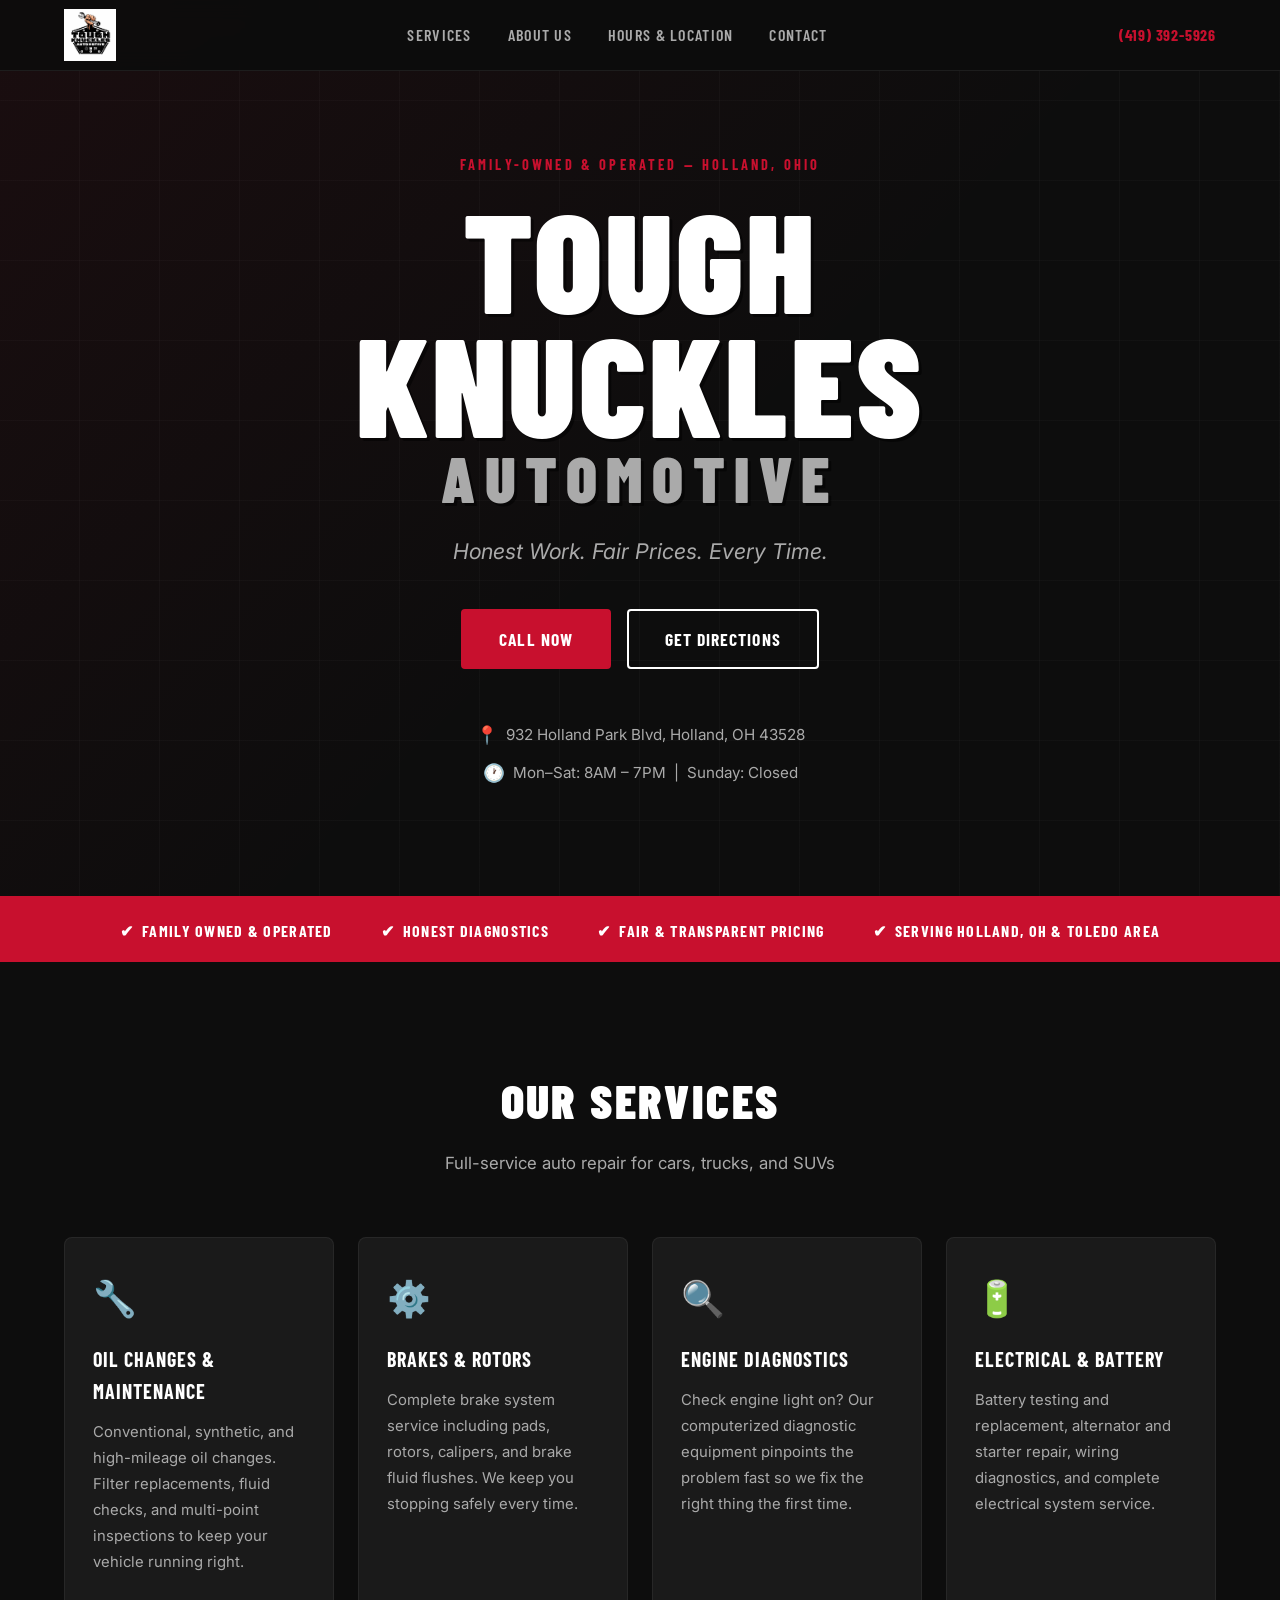
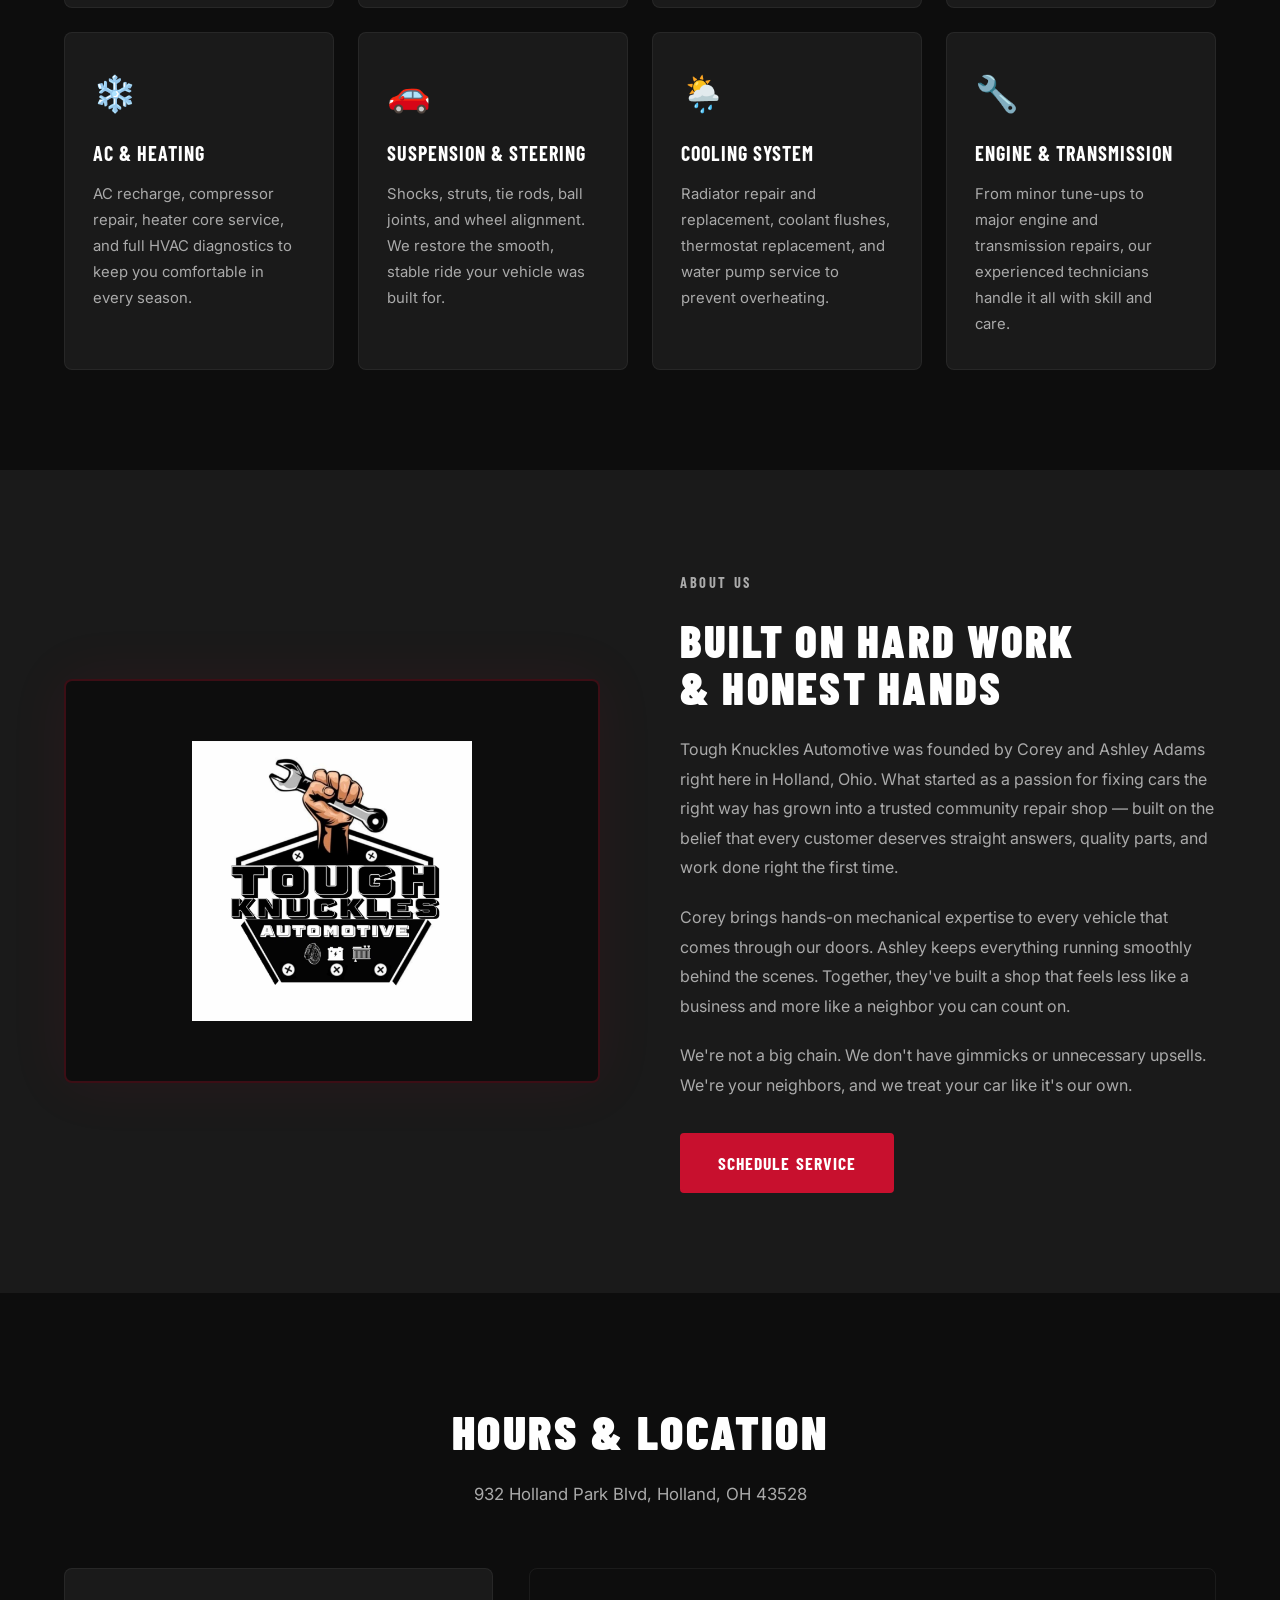
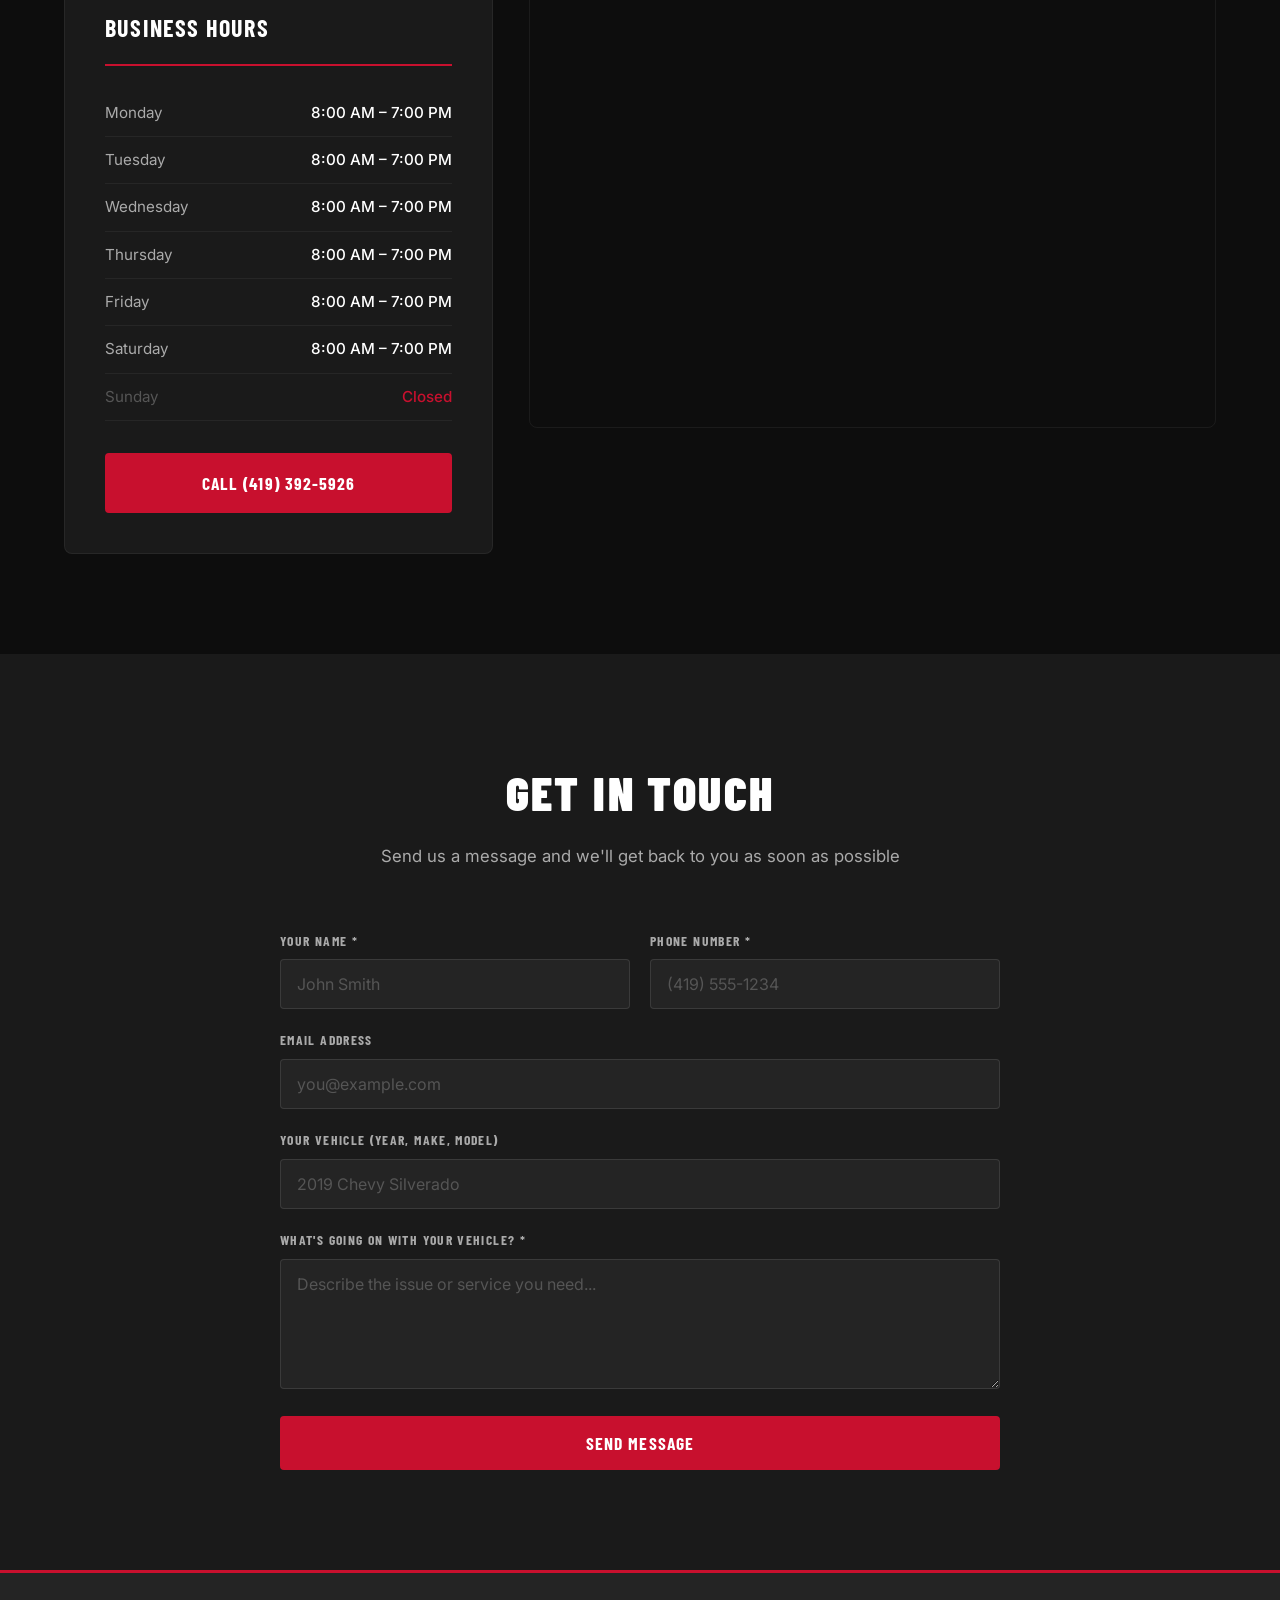
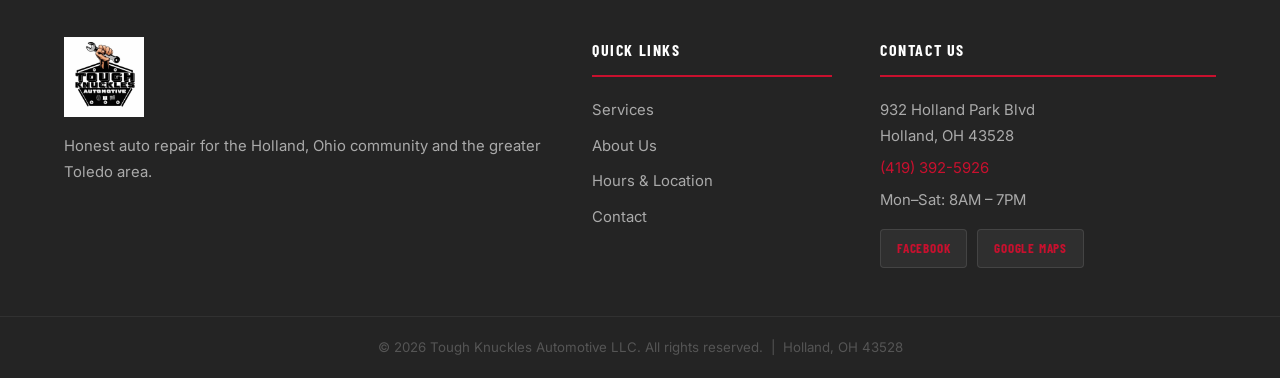
==== index.html @ a3d4ebd9 "Initial website build" ====
<!DOCTYPE html>
<html lang="en">
<head>
    <meta charset="UTF-8">
    <meta name="viewport" content="width=device-width, initial-scale=1.0">

    <!-- ===== SEO META TAGS ===== -->
    <title>Tough Knuckles Automotive | Auto Repair Shop in Holland, OH</title>
    <meta name="description" content="Tough Knuckles Automotive is a family-owned auto repair shop at 932 Holland Park Blvd, Holland, OH 43528. Honest work, fair prices. Call (419) 392-5926. Open Mon–Sat 8AM–7PM.">
    <meta name="keywords" content="auto repair Holland Ohio, mechanic Holland OH, oil change Holland Ohio, brake repair Toledo area, check engine light Holland OH, Tough Knuckles Automotive, family mechanic Holland Ohio">
    <meta name="robots" content="index, follow">
    <link rel="canonical" href="https://www.toughknucklesauto.com/">

    <!-- Open Graph (for Facebook & social sharing) -->
    <meta property="og:type" content="website">
    <meta property="og:url" content="https://www.toughknucklesauto.com/">
    <meta property="og:title" content="Tough Knuckles Automotive | Auto Repair in Holland, OH">
    <meta property="og:description" content="Family-owned auto repair in Holland, Ohio. Honest diagnostics, fair prices. Call (419) 392-5926.">
    <meta property="og:image" content="https://www.toughknucklesauto.com/images/logo.jpg">

    <!-- ===== LOCAL BUSINESS SCHEMA (helps Google show your business info) ===== -->
    <script type="application/ld+json">
    {
        "@context": "https://schema.org",
        "@type": "AutoRepair",
        "name": "Tough Knuckles Automotive",
        "image": "https://www.toughknucklesauto.com/images/logo.jpg",
        "url": "https://www.toughknucklesauto.com",
        "telephone": "+14193925926",
        "address": {
            "@type": "PostalAddress",
            "streetAddress": "932 Holland Park Blvd",
            "addressLocality": "Holland",
            "addressRegion": "OH",
            "postalCode": "43528",
            "addressCountry": "US"
        },
        "geo": {
            "@type": "GeoCoordinates",
            "latitude": 41.6238166,
            "longitude": -83.7016471
        },
        "openingHoursSpecification": [
            {
                "@type": "OpeningHoursSpecification",
                "dayOfWeek": ["Monday","Tuesday","Wednesday","Thursday","Friday","Saturday"],
                "opens": "08:00",
                "closes": "19:00"
            }
        ],
        "priceRange": "$$",
        "areaServed": "Holland, OH"
    }
    </script>

    <!-- Google Fonts -->
    <link rel="preconnect" href="https://fonts.googleapis.com">
    <link rel="preconnect" href="https://fonts.gstatic.com" crossorigin>
    <link href="https://fonts.googleapis.com/css2?family=Barlow+Condensed:wght@400;600;700;800;900&family=Inter:wght@400;500;600&display=swap" rel="stylesheet">

    <link rel="stylesheet" href="style.css">
    <link rel="icon" type="image/png" href="images/logo.jpg">
</head>
<body>

    <!-- ===================================================
         NAVIGATION BAR
         Fixed to top of screen on all pages
    =================================================== -->
    <nav class="navbar" id="navbar">
        <div class="nav-container">
            <a href="#home" class="nav-logo">
                <img src="images/logo.jpg" alt="Tough Knuckles Automotive Logo" class="logo-img">
            </a>

            <div class="nav-links" id="navLinks">
                <a href="#services">Services</a>
                <a href="#about">About Us</a>
                <a href="#location">Hours &amp; Location</a>
                <a href="#contact">Contact</a>
            </div>

            <a href="tel:+14193925926" class="nav-cta">(419) 392-5926</a>

            <!-- Hamburger button (shows on mobile) -->
            <button class="hamburger" id="hamburger" aria-label="Toggle navigation menu">
                <span></span>
                <span></span>
                <span></span>
            </button>
        </div>
    </nav>

    <!-- Mobile Menu (slides in when hamburger is clicked) -->
    <div class="mobile-menu" id="mobileMenu">
        <a href="#services" class="mobile-link">Services</a>
        <a href="#about" class="mobile-link">About Us</a>
        <a href="#location" class="mobile-link">Hours &amp; Location</a>
        <a href="#contact" class="mobile-link">Contact</a>
        <a href="tel:+14193925926" class="mobile-link mobile-phone">Call (419) 392-5926</a>
    </div>


    <!-- ===================================================
         HERO SECTION
         First thing visitors see — name, tagline, CTA buttons
    =================================================== -->
    <section class="hero" id="home">
        <div class="hero-content">
            <p class="hero-eyebrow">Family-Owned &amp; Operated &mdash; Holland, Ohio</p>
            <h1 class="hero-title">
                TOUGH KNUCKLES
                <span class="hero-title-sub">AUTOMOTIVE</span>
            </h1>
            <p class="hero-tagline">Honest Work. Fair Prices. Every Time.</p>

            <div class="hero-buttons">
                <a href="tel:+14193925926" class="btn btn-primary">Call Now</a>
                <a href="https://www.google.com/maps/place/Tough+Knuckles+Automotive/@41.6238166,-83.7016471,17z"
                   target="_blank" rel="noopener noreferrer" class="btn btn-outline">Get Directions</a>
            </div>

            <div class="hero-info">
                <div class="hero-info-item">
                    <span class="hero-info-icon">&#128205;</span>
                    <span>932 Holland Park Blvd, Holland, OH 43528</span>
                </div>
                <div class="hero-info-item">
                    <span class="hero-info-icon">&#128336;</span>
                    <span>Mon&ndash;Sat: 8AM &ndash; 7PM &nbsp;|&nbsp; Sunday: Closed</span>
                </div>
            </div>
        </div>
    </section>


    <!-- ===================================================
         TRUST BAR
         Quick credibility strip below the hero
    =================================================== -->
    <div class="trust-bar">
        <div class="trust-container">
            <div class="trust-item">
                <span class="trust-check">&#10004;</span>
                Family Owned &amp; Operated
            </div>
            <div class="trust-item">
                <span class="trust-check">&#10004;</span>
                Honest Diagnostics
            </div>
            <div class="trust-item">
                <span class="trust-check">&#10004;</span>
                Fair &amp; Transparent Pricing
            </div>
            <div class="trust-item">
                <span class="trust-check">&#10004;</span>
                Serving Holland, OH &amp; Toledo Area
            </div>
        </div>
    </div>


    <!-- ===================================================
         SERVICES SECTION
    =================================================== -->
    <section class="services" id="services">
        <div class="container">
            <div class="section-header">
                <h2 class="section-title">Our Services</h2>
                <p class="section-subtitle">Full-service auto repair for cars, trucks, and SUVs</p>
            </div>

            <div class="services-grid">

                <div class="service-card">
                    <div class="service-icon">&#128295;</div>
                    <h3>Oil Changes &amp; Maintenance</h3>
                    <p>Conventional, synthetic, and high-mileage oil changes. Filter replacements, fluid checks, and multi-point inspections to keep your vehicle running right.</p>
                </div>

                <div class="service-card">
                    <div class="service-icon">&#9881;&#65039;</div>
                    <h3>Brakes &amp; Rotors</h3>
                    <p>Complete brake system service including pads, rotors, calipers, and brake fluid flushes. We keep you stopping safely every time.</p>
                </div>

                <div class="service-card">
                    <div class="service-icon">&#128269;</div>
                    <h3>Engine Diagnostics</h3>
                    <p>Check engine light on? Our computerized diagnostic equipment pinpoints the problem fast so we fix the right thing the first time.</p>
                </div>

                <div class="service-card">
                    <div class="service-icon">&#128267;</div>
                    <h3>Electrical &amp; Battery</h3>
                    <p>Battery testing and replacement, alternator and starter repair, wiring diagnostics, and complete electrical system service.</p>
                </div>

                <div class="service-card">
                    <div class="service-icon">&#10052;&#65039;</div>
                    <h3>AC &amp; Heating</h3>
                    <p>AC recharge, compressor repair, heater core service, and full HVAC diagnostics to keep you comfortable in every season.</p>
                </div>

                <div class="service-card">
                    <div class="service-icon">&#128663;</div>
                    <h3>Suspension &amp; Steering</h3>
                    <p>Shocks, struts, tie rods, ball joints, and wheel alignment. We restore the smooth, stable ride your vehicle was built for.</p>
                </div>

                <div class="service-card">
                    <div class="service-icon">&#127782;&#65039;</div>
                    <h3>Cooling System</h3>
                    <p>Radiator repair and replacement, coolant flushes, thermostat replacement, and water pump service to prevent overheating.</p>
                </div>

                <div class="service-card">
                    <div class="service-icon">&#128295;</div>
                    <h3>Engine &amp; Transmission</h3>
                    <p>From minor tune-ups to major engine and transmission repairs, our experienced technicians handle it all with skill and care.</p>
                </div>

            </div>
        </div>
    </section>


    <!-- ===================================================
         ABOUT US SECTION
    =================================================== -->
    <section class="about" id="about">
        <div class="container about-container">

            <div class="about-image">
                <div class="about-image-box">
                    <img src="images/logo.jpg" alt="Tough Knuckles Automotive" class="about-logo">
                </div>
            </div>

            <div class="about-content">
                <p class="section-eyebrow">About Us</p>
                <h2 class="section-title-left">Built on Hard Work<br>&amp; Honest Hands</h2>
                <p>Tough Knuckles Automotive was founded by Corey and Ashley Adams right here in Holland, Ohio. What started as a passion for fixing cars the right way has grown into a trusted community repair shop &mdash; built on the belief that every customer deserves straight answers, quality parts, and work done right the first time.</p>
                <p>Corey brings hands-on mechanical expertise to every vehicle that comes through our doors. Ashley keeps everything running smoothly behind the scenes. Together, they've built a shop that feels less like a business and more like a neighbor you can count on.</p>
                <p>We're not a big chain. We don't have gimmicks or unnecessary upsells. We're your neighbors, and we treat your car like it's our own.</p>
                <a href="tel:+14193925926" class="btn btn-primary">Schedule Service</a>
            </div>

        </div>
    </section>


    <!-- ===================================================
         HOURS & LOCATION SECTION
    =================================================== -->
    <section class="location" id="location">
        <div class="container">
            <div class="section-header">
                <h2 class="section-title">Hours &amp; Location</h2>
                <p class="section-subtitle">932 Holland Park Blvd, Holland, OH 43528</p>
            </div>

            <div class="location-grid">

                <!-- Hours Card -->
                <div class="hours-card">
                    <h3>Business Hours</h3>
                    <table class="hours-table">
                        <tbody>
                            <tr>
                                <td>Monday</td>
                                <td>8:00 AM &ndash; 7:00 PM</td>
                            </tr>
                            <tr>
                                <td>Tuesday</td>
                                <td>8:00 AM &ndash; 7:00 PM</td>
                            </tr>
                            <tr>
                                <td>Wednesday</td>
                                <td>8:00 AM &ndash; 7:00 PM</td>
                            </tr>
                            <tr>
                                <td>Thursday</td>
                                <td>8:00 AM &ndash; 7:00 PM</td>
                            </tr>
                            <tr>
                                <td>Friday</td>
                                <td>8:00 AM &ndash; 7:00 PM</td>
                            </tr>
                            <tr>
                                <td>Saturday</td>
                                <td>8:00 AM &ndash; 7:00 PM</td>
                            </tr>
                            <tr class="closed">
                                <td>Sunday</td>
                                <td>Closed</td>
                            </tr>
                        </tbody>
                    </table>

                    <a href="tel:+14193925926" class="btn btn-primary btn-full">Call (419) 392-5926</a>
                </div>

                <!-- Google Map Embed -->
                <div class="map-card">
                    <iframe
                        src="https://www.google.com/maps/embed?pb=!1m18!1m12!1m3!1d2973.5!2d-83.7016471!3d41.6238166!2m3!1f0!2f0!3f0!3m2!1i1024!2i768!4f13.1!3m3!1m2!1s0x883c7b078c42c925%3A0x55890c8f33f8f3a7!2sTough%20Knuckles%20Automotive!5e0!3m2!1sen!2sus!4v1748000000000!5m2!1sen!2sus"
                        width="100%"
                        height="100%"
                        style="border:0;"
                        allowfullscreen=""
                        loading="lazy"
                        referrerpolicy="no-referrer-when-downgrade"
                        title="Tough Knuckles Automotive on Google Maps">
                    </iframe>
                </div>

            </div>
        </div>
    </section>


    <!-- ===================================================
         CONTACT FORM SECTION
         Powered by Netlify Forms — no backend needed
    =================================================== -->
    <section class="contact" id="contact">
        <div class="container">
            <div class="section-header">
                <h2 class="section-title">Get In Touch</h2>
                <p class="section-subtitle">Send us a message and we'll get back to you as soon as possible</p>
            </div>

            <!--
                data-netlify="true" tells Netlify to handle this form automatically.
                You will see submissions in your Netlify dashboard.
            -->
            <form class="contact-form" name="contact" method="POST" data-netlify="true" netlify-honeypot="bot-field">
                <input type="hidden" name="form-name" value="contact">
                <!-- Honeypot field to block spam bots — kept hidden from real users -->
                <p class="visually-hidden">
                    <label>Do not fill this out: <input name="bot-field"></label>
                </p>

                <div class="form-row">
                    <div class="form-group">
                        <label for="name">Your Name *</label>
                        <input type="text" id="name" name="name" required placeholder="John Smith">
                    </div>
                    <div class="form-group">
                        <label for="phone">Phone Number *</label>
                        <input type="tel" id="phone" name="phone" required placeholder="(419) 555-1234">
                    </div>
                </div>

                <div class="form-group">
                    <label for="email">Email Address</label>
                    <input type="email" id="email" name="email" placeholder="you@example.com">
                </div>

                <div class="form-group">
                    <label for="vehicle">Your Vehicle (Year, Make, Model)</label>
                    <input type="text" id="vehicle" name="vehicle" placeholder="2019 Chevy Silverado">
                </div>

                <div class="form-group">
                    <label for="message">What's going on with your vehicle? *</label>
                    <textarea id="message" name="message" required rows="5"
                        placeholder="Describe the issue or service you need..."></textarea>
                </div>

                <button type="submit" class="btn btn-primary btn-full">Send Message</button>
            </form>
        </div>
    </section>


    <!-- ===================================================
         FOOTER
    =================================================== -->
    <footer class="footer">
        <div class="container footer-grid">

            <div class="footer-brand">
                <img src="images/logo.jpg" alt="Tough Knuckles Automotive" class="footer-logo">
                <p>Honest auto repair for the Holland, Ohio community and the greater Toledo area.</p>
            </div>

            <div class="footer-links">
                <h4>Quick Links</h4>
                <ul>
                    <li><a href="#services">Services</a></li>
                    <li><a href="#about">About Us</a></li>
                    <li><a href="#location">Hours &amp; Location</a></li>
                    <li><a href="#contact">Contact</a></li>
                </ul>
            </div>

            <div class="footer-contact">
                <h4>Contact Us</h4>
                <p>932 Holland Park Blvd<br>Holland, OH 43528</p>
                <p><a href="tel:+14193925926">(419) 392-5926</a></p>
                <p>Mon&ndash;Sat: 8AM &ndash; 7PM</p>
                <div class="social-links">
                    <a href="https://www.facebook.com/toughknucklesautomotive"
                       target="_blank" rel="noopener noreferrer" class="social-link">Facebook</a>
                    <a href="https://www.google.com/maps/place/Tough+Knuckles+Automotive/@41.6238166,-83.7016471,17z"
                       target="_blank" rel="noopener noreferrer" class="social-link">Google Maps</a>
                </div>
            </div>

        </div>

        <div class="footer-bottom">
            <p>&copy; 2026 Tough Knuckles Automotive LLC. All rights reserved. &nbsp;|&nbsp; Holland, OH 43528</p>
        </div>
    </footer>


    <script src="main.js"></script>
</body>
</html>
---- style.css ----
/* ===========================================
   TOUGH KNUCKLES AUTOMOTIVE — style.css
   =========================================== */

/* ===== CSS VARIABLES (colors, fonts, spacing) ===== */
:root {
    --black:      #0D0D0D;
    --dark:       #1A1A1A;
    --dark-2:     #242424;
    --red:        #C8102E;
    --red-dark:   #A00D25;
    --white:      #FFFFFF;
    --gray:       #AAAAAA;
    --font-head:  'Barlow Condensed', sans-serif;
    --font-body:  'Inter', sans-serif;
    --ease:       all 0.3s ease;
    --shadow:     0 4px 24px rgba(0, 0, 0, 0.4);
    --max-w:      1200px;
}

/* ===== RESET ===== */
*, *::before, *::after { box-sizing: border-box; margin: 0; padding: 0; }
html { scroll-behavior: smooth; }
body { font-family: var(--font-body); background: var(--black); color: var(--white); line-height: 1.6; }
img { max-width: 100%; height: auto; display: block; }
a { text-decoration: none; color: inherit; }
ul { list-style: none; }

.container { max-width: var(--max-w); margin: 0 auto; padding: 0 24px; }
.visually-hidden { position: absolute; width: 1px; height: 1px; overflow: hidden; clip: rect(0,0,0,0); }


/* ===== BUTTONS ===== */
.btn {
    display: inline-block;
    padding: 14px 36px;
    font-family: var(--font-head);
    font-size: 1.1rem;
    font-weight: 700;
    letter-spacing: 0.06em;
    text-transform: uppercase;
    border-radius: 4px;
    border: 2px solid transparent;
    transition: var(--ease);
    cursor: pointer;
}
.btn-primary {
    background: var(--red);
    color: var(--white);
    border-color: var(--red);
}
.btn-primary:hover {
    background: var(--red-dark);
    border-color: var(--red-dark);
    transform: translateY(-2px);
    box-shadow: 0 6px 24px rgba(200, 16, 46, 0.45);
}
.btn-outline {
    background: transparent;
    color: var(--white);
    border-color: var(--white);
}
.btn-outline:hover {
    background: var(--white);
    color: var(--black);
    transform: translateY(-2px);
}
.btn-full { width: 100%; text-align: center; }


/* ===== SECTION HELPERS ===== */
.section-header { text-align: center; margin-bottom: 60px; }

.section-title {
    font-family: var(--font-head);
    font-size: clamp(2rem, 4vw, 3rem);
    font-weight: 900;
    text-transform: uppercase;
    letter-spacing: 0.05em;
    margin-bottom: 12px;
}
.section-title-left {
    font-family: var(--font-head);
    font-size: clamp(2rem, 4vw, 2.8rem);
    font-weight: 900;
    text-transform: uppercase;
    letter-spacing: 0.05em;
    line-height: 1.05;
    margin-bottom: 24px;
}
.section-subtitle { color: var(--gray); font-size: 1.05rem; }
.section-eyebrow {
    font-family: var(--font-head);
    font-size: 0.9rem;
    font-weight: 700;
    letter-spacing: 0.18em;
    text-transform: uppercase;
    color: var(--red);
    margin-bottom: 12px;
}


/* ===================================================
   NAVIGATION
=================================================== */
.navbar {
    position: fixed;
    top: 0; left: 0; right: 0;
    z-index: 1000;
    background: rgba(13, 13, 13, 0.96);
    backdrop-filter: blur(10px);
    border-bottom: 1px solid rgba(255,255,255,0.07);
    transition: box-shadow 0.3s ease;
}
.nav-container {
    display: flex;
    align-items: center;
    justify-content: space-between;
    max-width: var(--max-w);
    margin: 0 auto;
    padding: 0 24px;
    height: 70px;
}
.logo-img { height: 52px; width: auto; }

.nav-links { display: flex; gap: 36px; }
.nav-links a {
    font-family: var(--font-head);
    font-size: 1rem;
    font-weight: 600;
    letter-spacing: 0.08em;
    text-transform: uppercase;
    color: var(--gray);
    transition: color 0.2s;
}
.nav-links a:hover { color: var(--white); }

.nav-cta {
    font-family: var(--font-head);
    font-size: 1rem;
    font-weight: 700;
    letter-spacing: 0.05em;
    color: var(--red);
    transition: color 0.2s;
}
.nav-cta:hover { color: #ff2244; }

/* Hamburger */
.hamburger {
    display: none;
    flex-direction: column;
    gap: 5px;
    background: none;
    border: none;
    cursor: pointer;
    padding: 8px;
}
.hamburger span {
    display: block;
    width: 26px;
    height: 2px;
    background: var(--white);
    border-radius: 2px;
    transition: var(--ease);
}
.hamburger.open span:nth-child(1) { transform: translateY(7px) rotate(45deg); }
.hamburger.open span:nth-child(2) { opacity: 0; }
.hamburger.open span:nth-child(3) { transform: translateY(-7px) rotate(-45deg); }

/* Mobile Menu */
.mobile-menu {
    display: none;
    position: fixed;
    top: 70px; left: 0; right: 0;
    background: var(--dark);
    z-index: 999;
    flex-direction: column;
    border-bottom: 3px solid var(--red);
    box-shadow: var(--shadow);
}
.mobile-menu.active { display: flex; }
.mobile-link {
    padding: 16px 24px;
    font-family: var(--font-head);
    font-size: 1.1rem;
    font-weight: 600;
    letter-spacing: 0.08em;
    text-transform: uppercase;
    color: var(--white);
    border-bottom: 1px solid rgba(255,255,255,0.06);
    transition: var(--ease);
}
.mobile-link:hover { background: var(--dark-2); color: var(--red); padding-left: 32px; }
.mobile-phone { color: var(--red); }


/* ===================================================
   HERO
=================================================== */
.hero {
    position: relative;
    min-height: 100vh;
    display: flex;
    align-items: center;
    justify-content: center;
    text-align: center;
    padding: 120px 24px 80px;
    background-color: var(--black);
    /* Subtle grid texture */
    background-image:
        linear-gradient(135deg, rgba(200,16,46,0.07) 0%, transparent 55%),
        repeating-linear-gradient(0deg, transparent, transparent 79px, rgba(255,255,255,0.025) 79px, rgba(255,255,255,0.025) 80px),
        repeating-linear-gradient(90deg, transparent, transparent 79px, rgba(255,255,255,0.025) 79px, rgba(255,255,255,0.025) 80px);
    overflow: hidden;
}
/* Red accent line at bottom of hero */
.hero::after {
    content: '';
    position: absolute;
    bottom: 0; left: 0; right: 0;
    height: 4px;
    background: var(--red);
}

.hero-content { position: relative; z-index: 1; max-width: 820px; }

.hero-eyebrow {
    font-family: var(--font-head);
    font-size: 0.9rem;
    font-weight: 700;
    letter-spacing: 0.22em;
    text-transform: uppercase;
    color: var(--red);
    margin-bottom: 20px;
}
.hero-title {
    font-family: var(--font-head);
    font-size: clamp(4rem, 11vw, 9rem);
    font-weight: 900;
    text-transform: uppercase;
    letter-spacing: 0.02em;
    line-height: 0.88;
    color: var(--white);
    margin-bottom: 4px;
    text-shadow: 3px 3px 0 rgba(0,0,0,0.5);
}
.hero-title-sub {
    display: block;
    font-size: clamp(2rem, 5vw, 4.5rem);
    color: var(--gray);
    margin-top: 6px;
    letter-spacing: 0.15em;
}
.hero-tagline {
    font-size: clamp(1.05rem, 2.5vw, 1.35rem);
    color: var(--gray);
    font-style: italic;
    margin: 28px 0 40px;
}
.hero-buttons { display: flex; gap: 16px; justify-content: center; flex-wrap: wrap; margin-bottom: 52px; }

.hero-info { display: flex; flex-direction: column; gap: 10px; align-items: center; }
.hero-info-item {
    display: flex;
    align-items: center;
    gap: 8px;
    color: var(--gray);
    font-size: 0.95rem;
}
.hero-info-icon { font-size: 1.1rem; }


/* ===================================================
   TRUST BAR
=================================================== */
.trust-bar { background: var(--red); padding: 18px 24px; }
.trust-container {
    max-width: var(--max-w);
    margin: 0 auto;
    display: flex;
    justify-content: center;
    flex-wrap: wrap;
    gap: 16px 48px;
}
.trust-item {
    display: flex;
    align-items: center;
    gap: 8px;
    font-family: var(--font-head);
    font-size: 1rem;
    font-weight: 700;
    letter-spacing: 0.08em;
    text-transform: uppercase;
    color: var(--white);
}
.trust-check { font-size: 1rem; }


/* ===================================================
   SERVICES
=================================================== */
.services { padding: 100px 0; background: var(--black); }

.services-grid {
    display: grid;
    grid-template-columns: repeat(auto-fit, minmax(260px, 1fr));
    gap: 24px;
}
.service-card {
    background: var(--dark);
    border: 1px solid rgba(255,255,255,0.06);
    border-radius: 8px;
    padding: 32px 28px;
    position: relative;
    overflow: hidden;
    transition: var(--ease);
}
/* Red top bar slides in on hover */
.service-card::before {
    content: '';
    position: absolute;
    top: 0; left: 0; right: 0;
    height: 3px;
    background: var(--red);
    transform: scaleX(0);
    transform-origin: left;
    transition: transform 0.3s ease;
}
.service-card:hover { transform: translateY(-5px); border-color: rgba(200,16,46,0.3); box-shadow: var(--shadow); }
.service-card:hover::before { transform: scaleX(1); }

.service-icon { font-size: 2.2rem; margin-bottom: 16px; }
.service-card h3 {
    font-family: var(--font-head);
    font-size: 1.25rem;
    font-weight: 700;
    text-transform: uppercase;
    letter-spacing: 0.05em;
    margin-bottom: 12px;
}
.service-card p { color: var(--gray); font-size: 0.93rem; line-height: 1.75; }


/* ===================================================
   ABOUT
=================================================== */
.about { padding: 100px 0; background: var(--dark); }

.about-container {
    display: grid;
    grid-template-columns: 1fr 1fr;
    gap: 80px;
    align-items: center;
}
.about-image-box {
    background: var(--black);
    border-radius: 8px;
    padding: 60px;
    display: flex;
    align-items: center;
    justify-content: center;
    border: 2px solid rgba(200,16,46,0.25);
    box-shadow: 0 0 60px rgba(200,16,46,0.08);
}
.about-logo { max-width: 280px; width: 100%; }

.about-content p {
    color: var(--gray);
    line-height: 1.85;
    margin-bottom: 20px;
}
.about-content .btn { margin-top: 12px; }


/* ===================================================
   HOURS & LOCATION
=================================================== */
.location { padding: 100px 0; background: var(--black); }

.location-grid {
    display: grid;
    grid-template-columns: 1fr 1.6fr;
    gap: 36px;
    align-items: start;
}

/* Hours card */
.hours-card {
    background: var(--dark);
    border: 1px solid rgba(255,255,255,0.06);
    border-radius: 8px;
    padding: 40px;
}
.hours-card h3 {
    font-family: var(--font-head);
    font-size: 1.5rem;
    font-weight: 700;
    text-transform: uppercase;
    letter-spacing: 0.05em;
    margin-bottom: 24px;
    padding-bottom: 16px;
    border-bottom: 2px solid var(--red);
}
.hours-table { width: 100%; border-collapse: collapse; margin-bottom: 32px; }
.hours-table td {
    padding: 11px 0;
    font-size: 0.95rem;
    border-bottom: 1px solid rgba(255,255,255,0.05);
}
.hours-table td:first-child { color: var(--gray); }
.hours-table td:last-child { text-align: right; font-weight: 500; }
.hours-table tr.closed td { color: #555; }
.hours-table tr.closed td:last-child { color: var(--red); }

/* Map */
.map-card {
    height: 460px;
    border-radius: 8px;
    overflow: hidden;
    border: 1px solid rgba(255,255,255,0.06);
}
.map-card iframe { display: block; }


/* ===================================================
   CONTACT FORM
=================================================== */
.contact { padding: 100px 0; background: var(--dark); }

.contact-form { max-width: 720px; margin: 0 auto; }

.form-row { display: grid; grid-template-columns: 1fr 1fr; gap: 20px; }

.form-group { margin-bottom: 20px; }
.form-group label {
    display: block;
    font-family: var(--font-head);
    font-size: 0.85rem;
    font-weight: 700;
    letter-spacing: 0.1em;
    text-transform: uppercase;
    color: var(--gray);
    margin-bottom: 8px;
}
.form-group input,
.form-group textarea {
    width: 100%;
    padding: 14px 16px;
    background: var(--dark-2);
    border: 1px solid rgba(255,255,255,0.1);
    border-radius: 4px;
    color: var(--white);
    font-family: var(--font-body);
    font-size: 1rem;
    transition: border-color 0.2s, box-shadow 0.2s;
}
.form-group input::placeholder,
.form-group textarea::placeholder { color: #555; }
.form-group input:focus,
.form-group textarea:focus {
    outline: none;
    border-color: var(--red);
    box-shadow: 0 0 0 3px rgba(200,16,46,0.18);
}
.form-group textarea { resize: vertical; }


/* ===================================================
   FOOTER
=================================================== */
.footer { background: var(--dark-2); border-top: 3px solid var(--red); padding: 64px 0 0; }

.footer-grid {
    display: grid;
    grid-template-columns: 2fr 1fr 1.4fr;
    gap: 48px;
    padding-bottom: 48px;
}
.footer-logo { height: 80px; width: auto; margin-bottom: 16px; }
.footer-brand p { color: var(--gray); font-size: 0.93rem; line-height: 1.75; margin-top: 12px; }

.footer-links h4,
.footer-contact h4 {
    font-family: var(--font-head);
    font-size: 1rem;
    font-weight: 700;
    text-transform: uppercase;
    letter-spacing: 0.1em;
    margin-bottom: 20px;
    padding-bottom: 12px;
    border-bottom: 2px solid var(--red);
}
.footer-links ul { display: flex; flex-direction: column; gap: 10px; }
.footer-links a { color: var(--gray); font-size: 0.93rem; transition: color 0.2s; }
.footer-links a:hover { color: var(--white); }

.footer-contact p { color: var(--gray); font-size: 0.93rem; line-height: 1.75; margin-bottom: 6px; }
.footer-contact a { color: var(--red); transition: color 0.2s; }
.footer-contact a:hover { color: #ff2244; }

.social-links { display: flex; gap: 10px; margin-top: 16px; flex-wrap: wrap; }
.social-link {
    padding: 8px 16px;
    background: rgba(255,255,255,0.05);
    border: 1px solid rgba(255,255,255,0.1);
    border-radius: 4px;
    font-family: var(--font-head);
    font-size: 0.82rem;
    font-weight: 700;
    letter-spacing: 0.06em;
    text-transform: uppercase;
    transition: var(--ease);
}
.social-link:hover { background: var(--red); border-color: var(--red); }

.footer-bottom {
    border-top: 1px solid rgba(255,255,255,0.06);
    padding: 20px 24px;
    text-align: center;
    color: #555;
    font-size: 0.83rem;
}


/* ===================================================
   SCROLL ANIMATIONS
=================================================== */
.fade-up {
    opacity: 0;
    transform: translateY(32px);
    transition: opacity 0.65s ease, transform 0.65s ease;
}
.fade-up.visible {
    opacity: 1;
    transform: translateY(0);
}


/* ===================================================
   RESPONSIVE — TABLET (max 1024px)
=================================================== */
@media (max-width: 1024px) {
    .about-container { gap: 48px; }
    .location-grid { grid-template-columns: 1fr; }
    .map-card { height: 380px; }
    .footer-grid { grid-template-columns: 1fr 1fr; }
    .footer-brand { grid-column: 1 / -1; }
}

/* ===================================================
   RESPONSIVE — MOBILE (max 768px)
=================================================== */
@media (max-width: 768px) {
    /* Hide desktop nav, show hamburger */
    .nav-links { display: none; }
    .nav-cta { display: none; }
    .hamburger { display: flex; }

    /* Hero */
    .hero { padding: 100px 24px 60px; }
    .hero-buttons { flex-direction: column; align-items: center; }
    .hero-buttons .btn { width: 240px; }

    /* About — stack vertically */
    .about-container { grid-template-columns: 1fr; gap: 40px; }
    .about-image { order: -1; }
    .about-image-box { padding: 40px; }

    /* Contact form */
    .form-row { grid-template-columns: 1fr; }

    /* Footer */
    .footer-grid { grid-template-columns: 1fr; }
}

/* ===================================================
   RESPONSIVE — SMALL MOBILE (max 480px)
=================================================== */
@media (max-width: 480px) {
    .trust-container { gap: 12px 20px; }
    .services-grid { grid-template-columns: 1fr; }
    .hours-card { padding: 28px 20px; }
    .hero-title { font-size: clamp(3rem, 14vw, 4.5rem); }
}
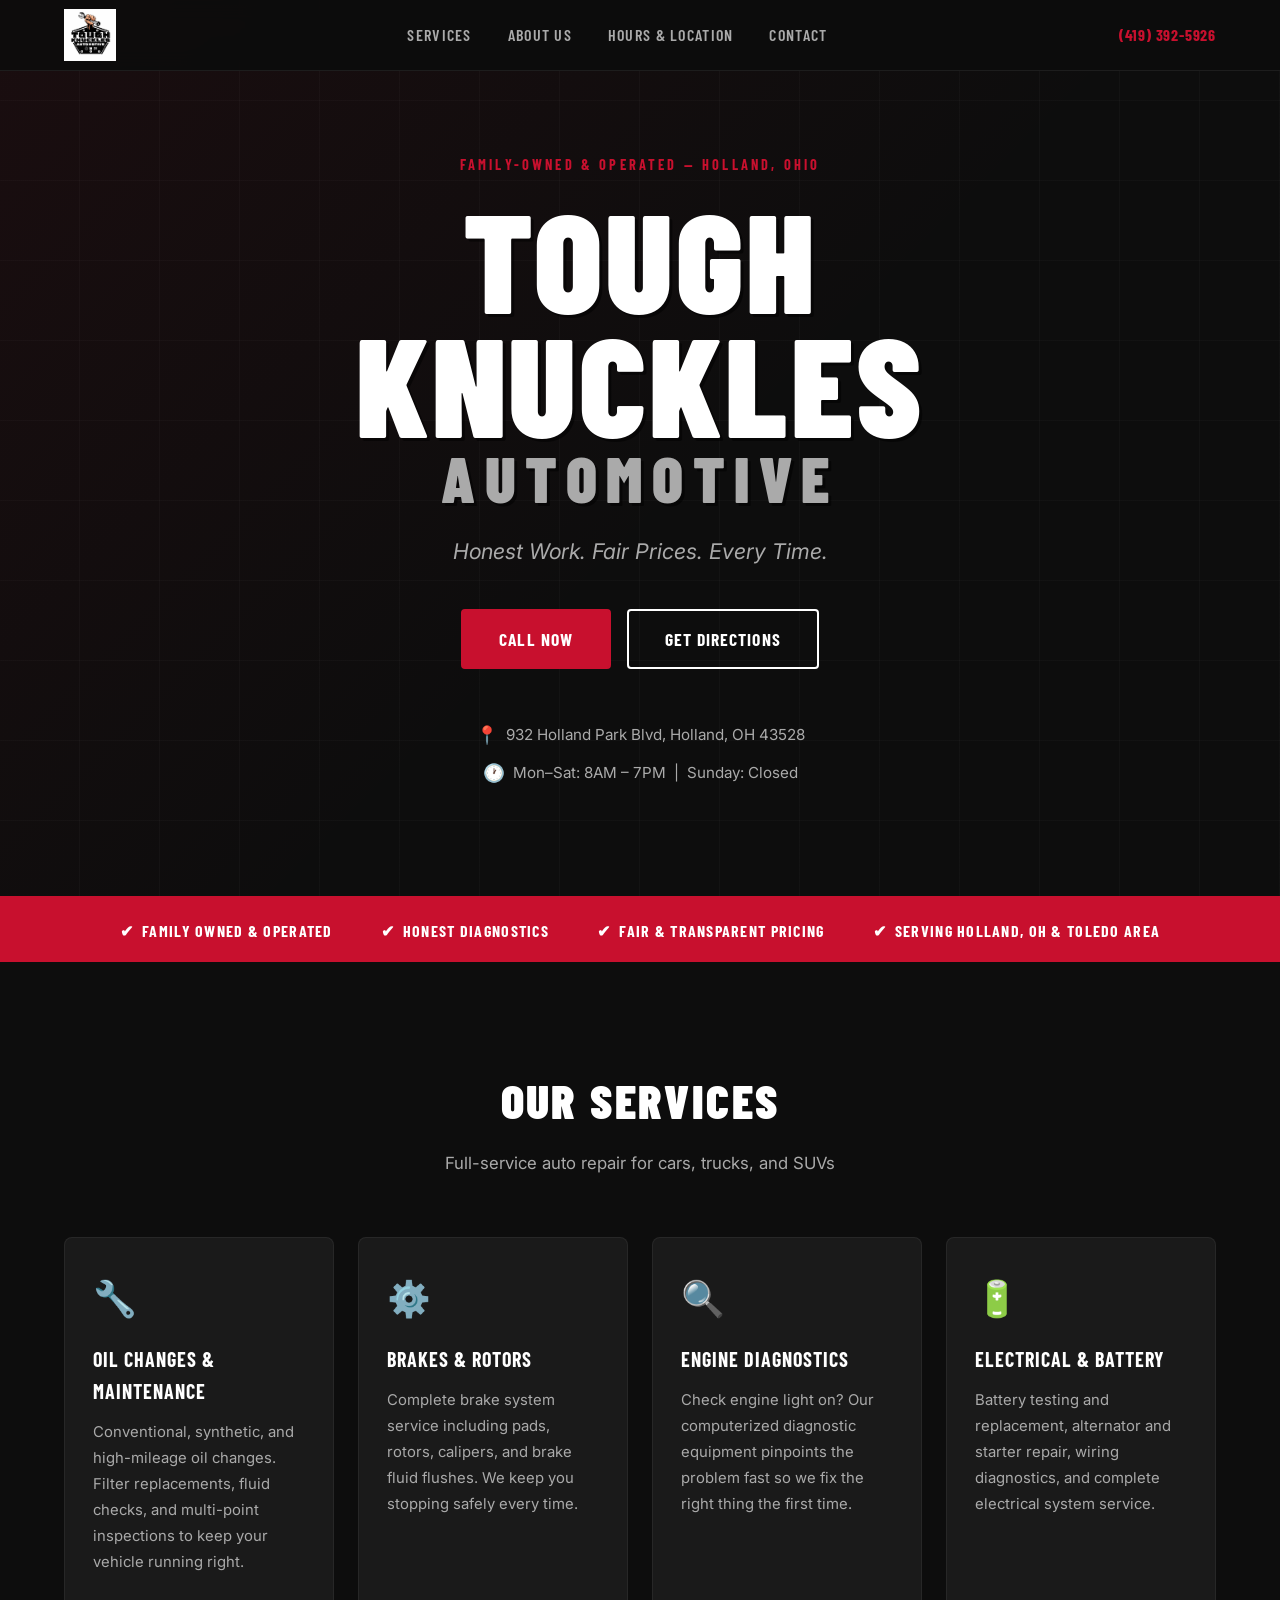
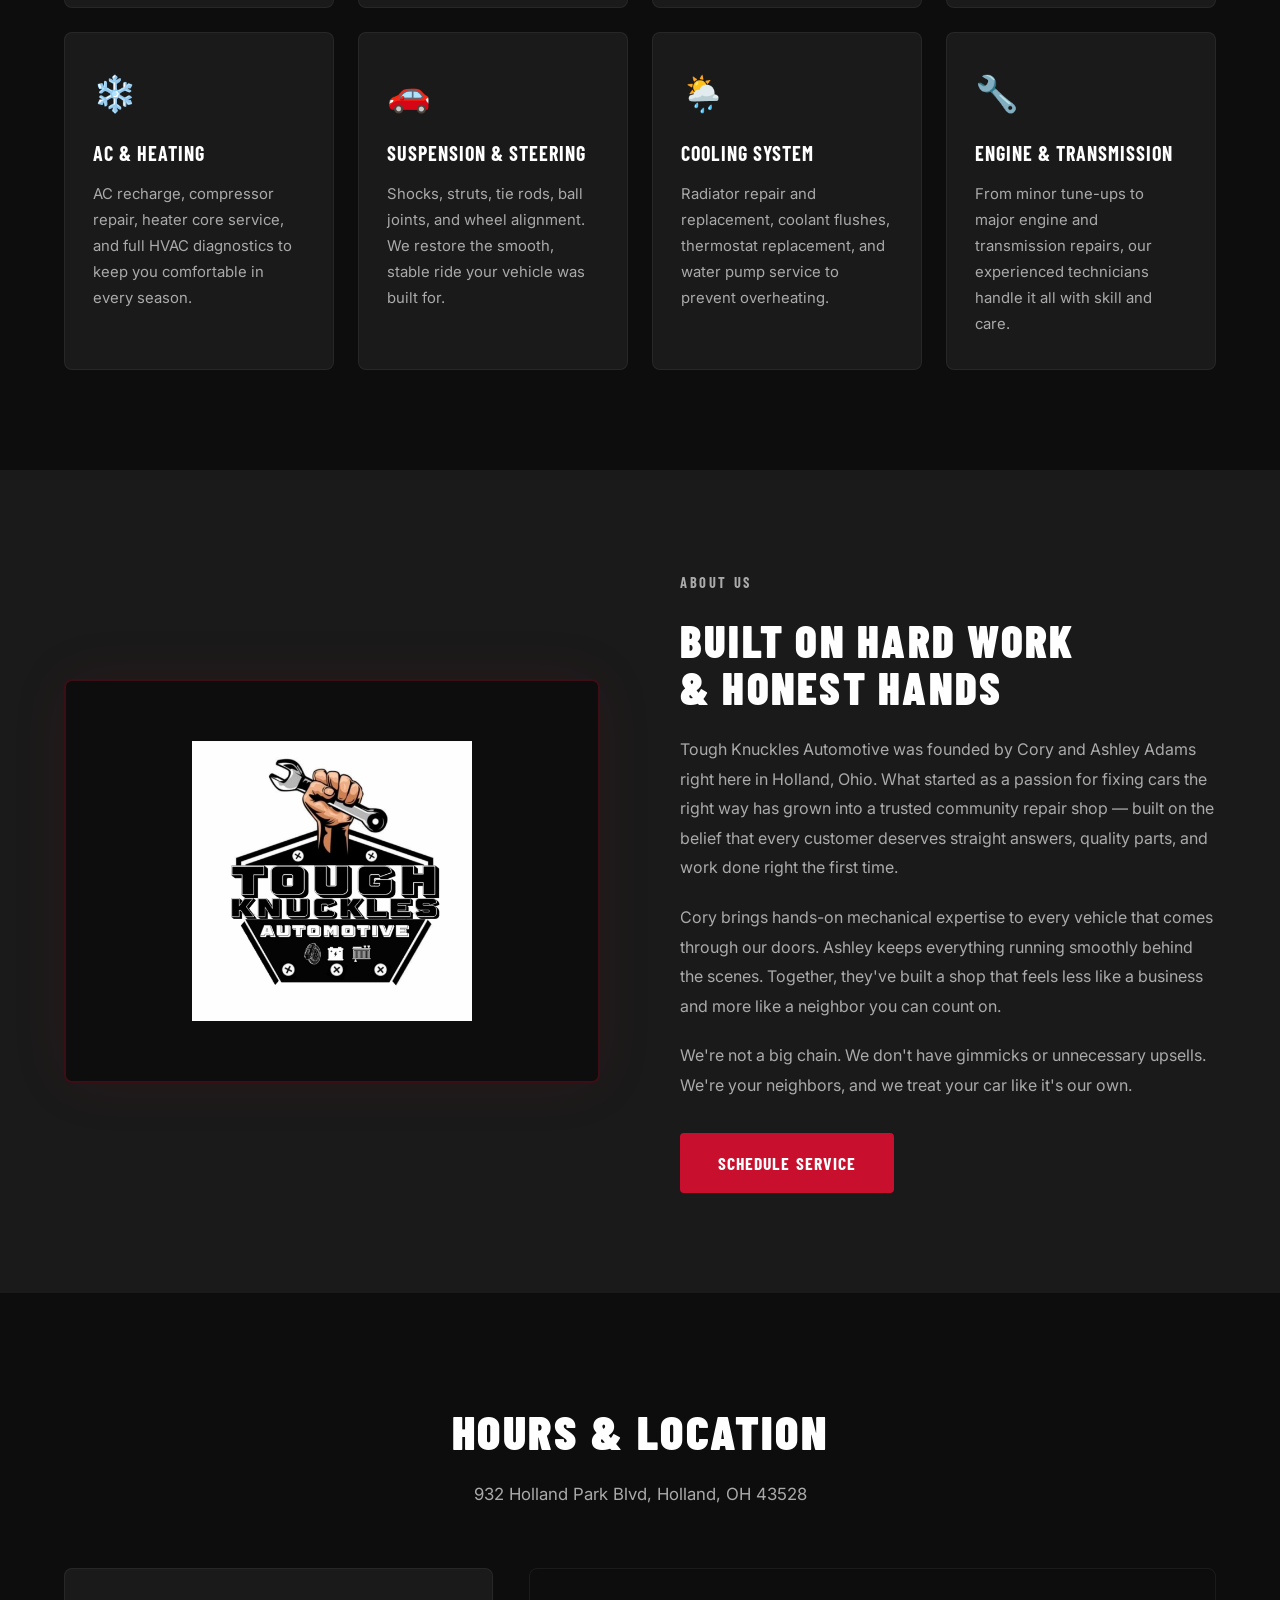
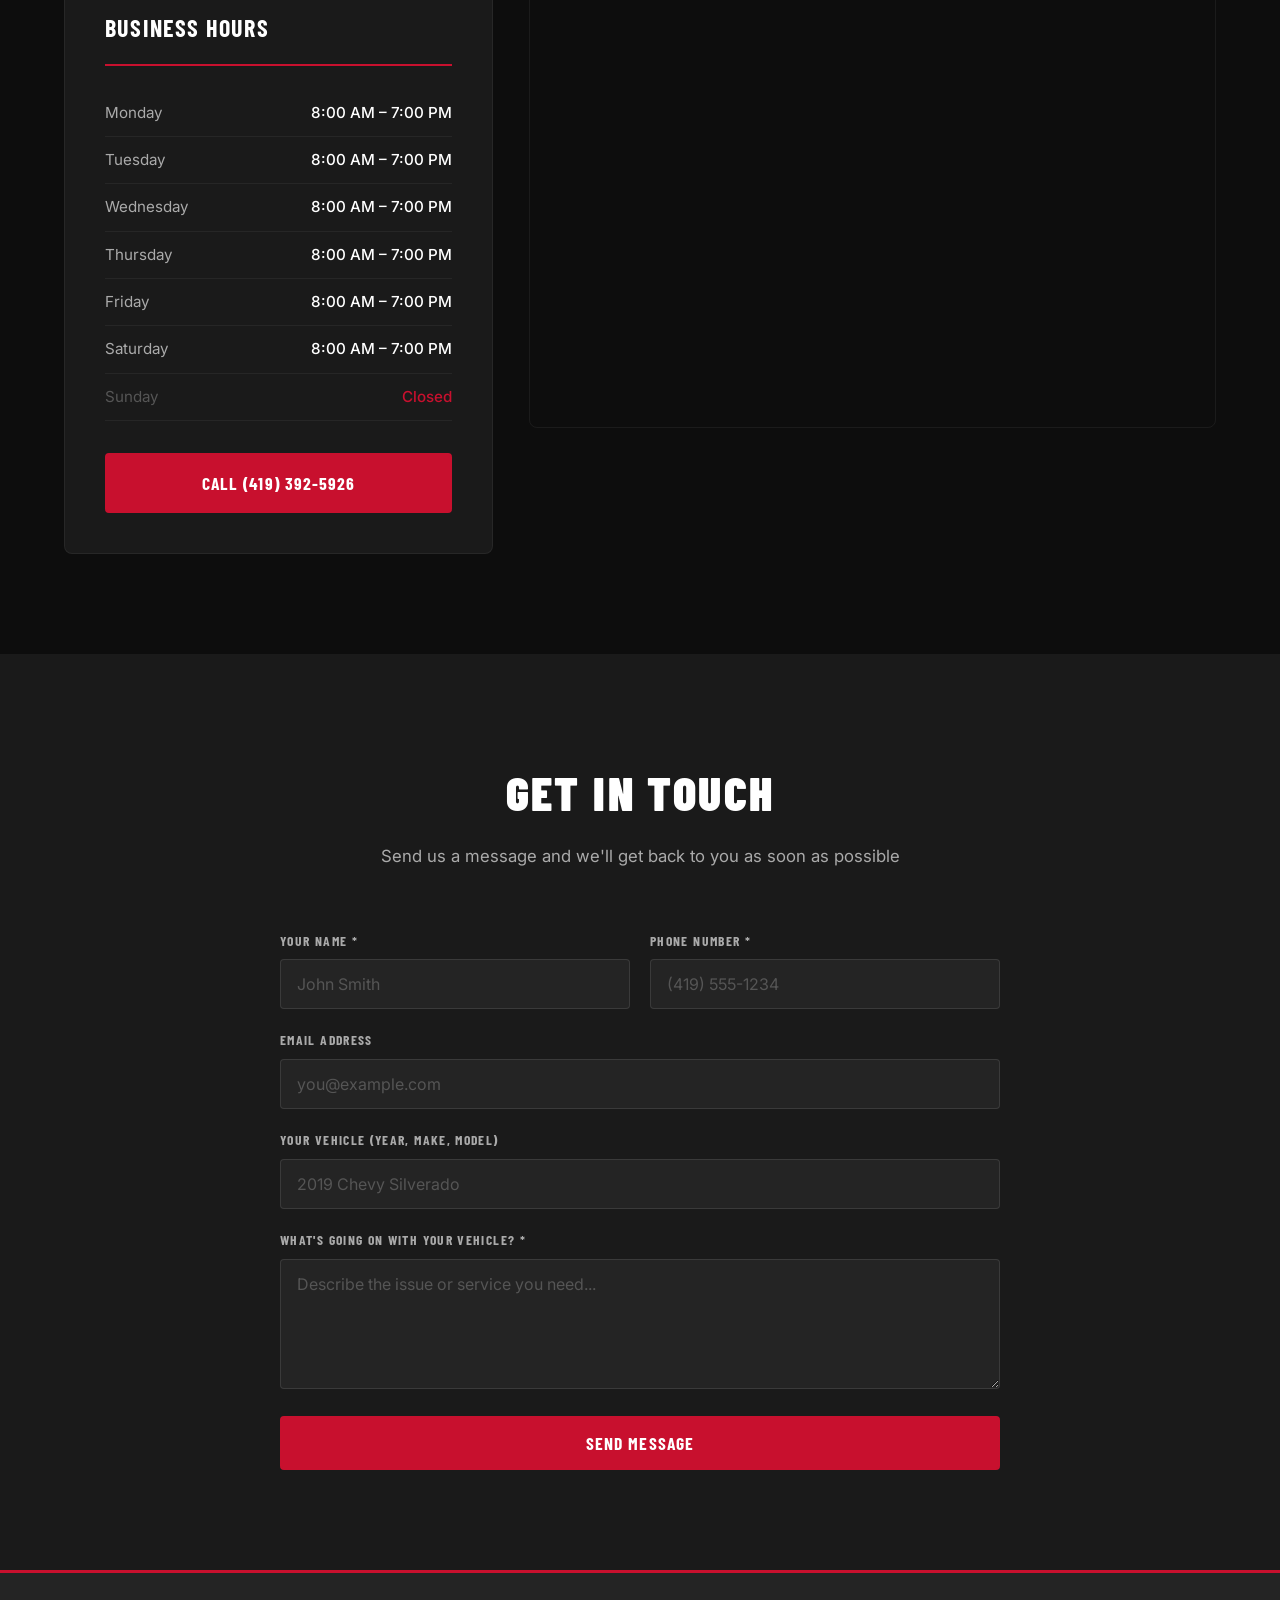
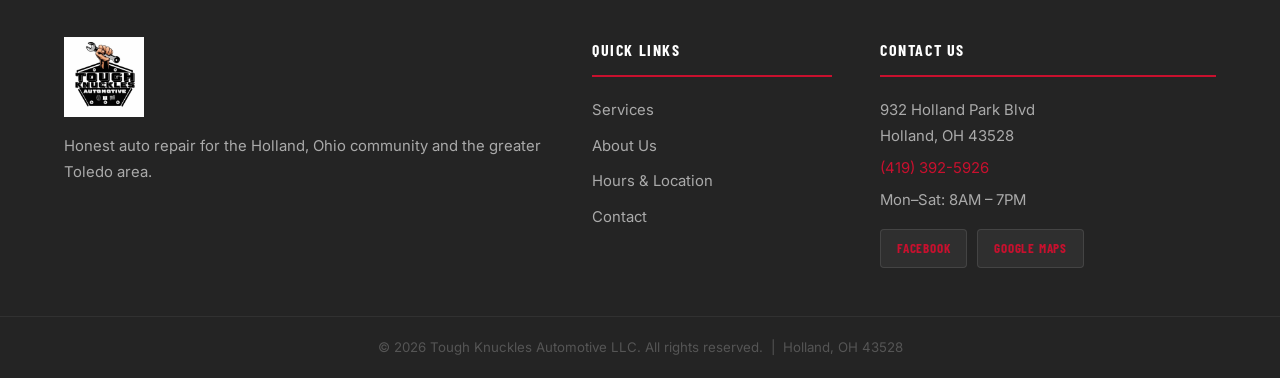
==== commit 2b180d0c: "Correct spelling of 'Corey' to 'Cory' in about section" ====
--- a/index.html
+++ b/index.html
@@ -240,8 +240,8 @@
             <div class="about-content">
                 <p class="section-eyebrow">About Us</p>
                 <h2 class="section-title-left">Built on Hard Work<br>&amp; Honest Hands</h2>
-                <p>Tough Knuckles Automotive was founded by Corey and Ashley Adams right here in Holland, Ohio. What started as a passion for fixing cars the right way has grown into a trusted community repair shop &mdash; built on the belief that every customer deserves straight answers, quality parts, and work done right the first time.</p>
-                <p>Corey brings hands-on mechanical expertise to every vehicle that comes through our doors. Ashley keeps everything running smoothly behind the scenes. Together, they've built a shop that feels less like a business and more like a neighbor you can count on.</p>
+                <p>Tough Knuckles Automotive was founded by Cory and Ashley Adams right here in Holland, Ohio. What started as a passion for fixing cars the right way has grown into a trusted community repair shop &mdash; built on the belief that every customer deserves straight answers, quality parts, and work done right the first time.</p>
+                <p>Cory brings hands-on mechanical expertise to every vehicle that comes through our doors. Ashley keeps everything running smoothly behind the scenes. Together, they've built a shop that feels less like a business and more like a neighbor you can count on.</p>
                 <p>We're not a big chain. We don't have gimmicks or unnecessary upsells. We're your neighbors, and we treat your car like it's our own.</p>
                 <a href="tel:+14193925926" class="btn btn-primary">Schedule Service</a>
             </div>
@@ -335,7 +335,7 @@
                 data-netlify="true" tells Netlify to handle this form automatically.
                 You will see submissions in your Netlify dashboard.
             -->
-            <form class="contact-form" name="contact" method="POST" data-netlify="true" netlify-honeypot="bot-field">
+            <form class="contact-form" name="contact" method="POST" action="/thank-you.html" data-netlify="true" netlify-honeypot="bot-field">
                 <input type="hidden" name="form-name" value="contact">
                 <!-- Honeypot field to block spam bots — kept hidden from real users -->
                 <p class="visually-hidden">
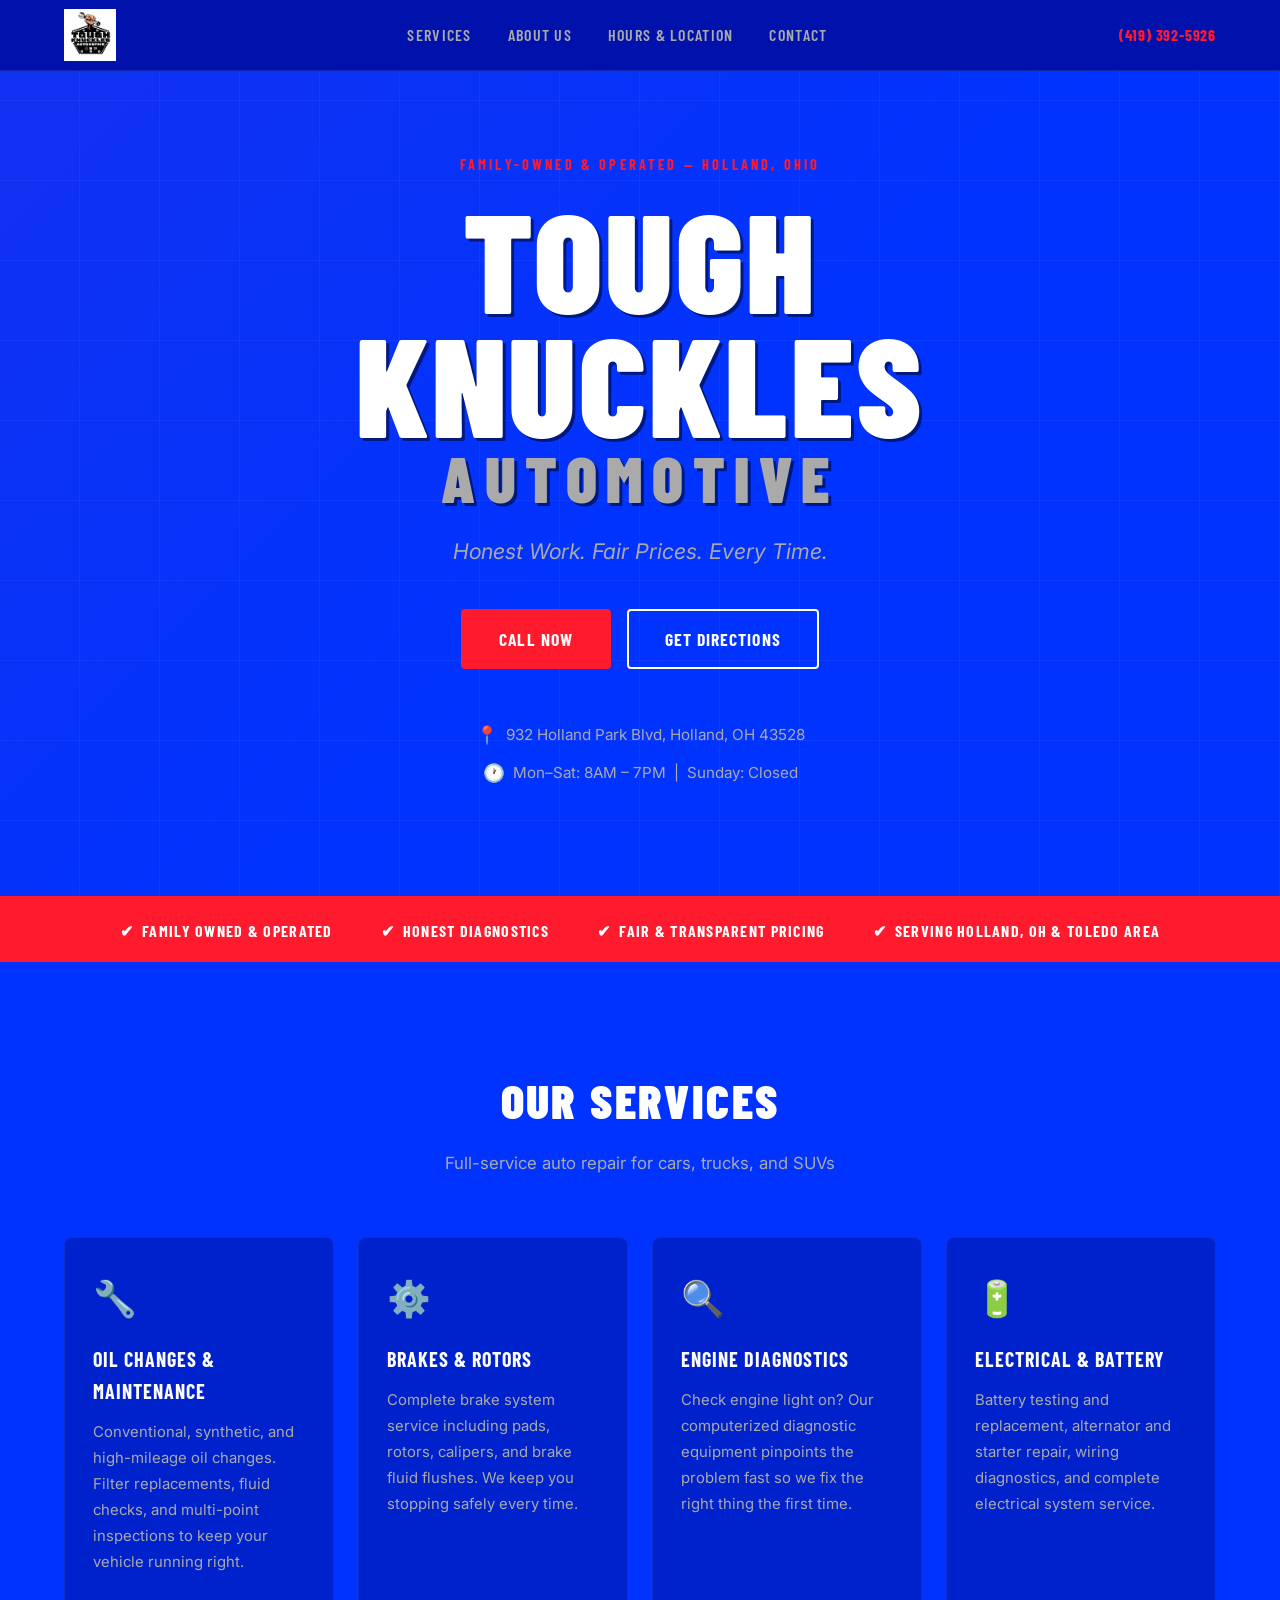
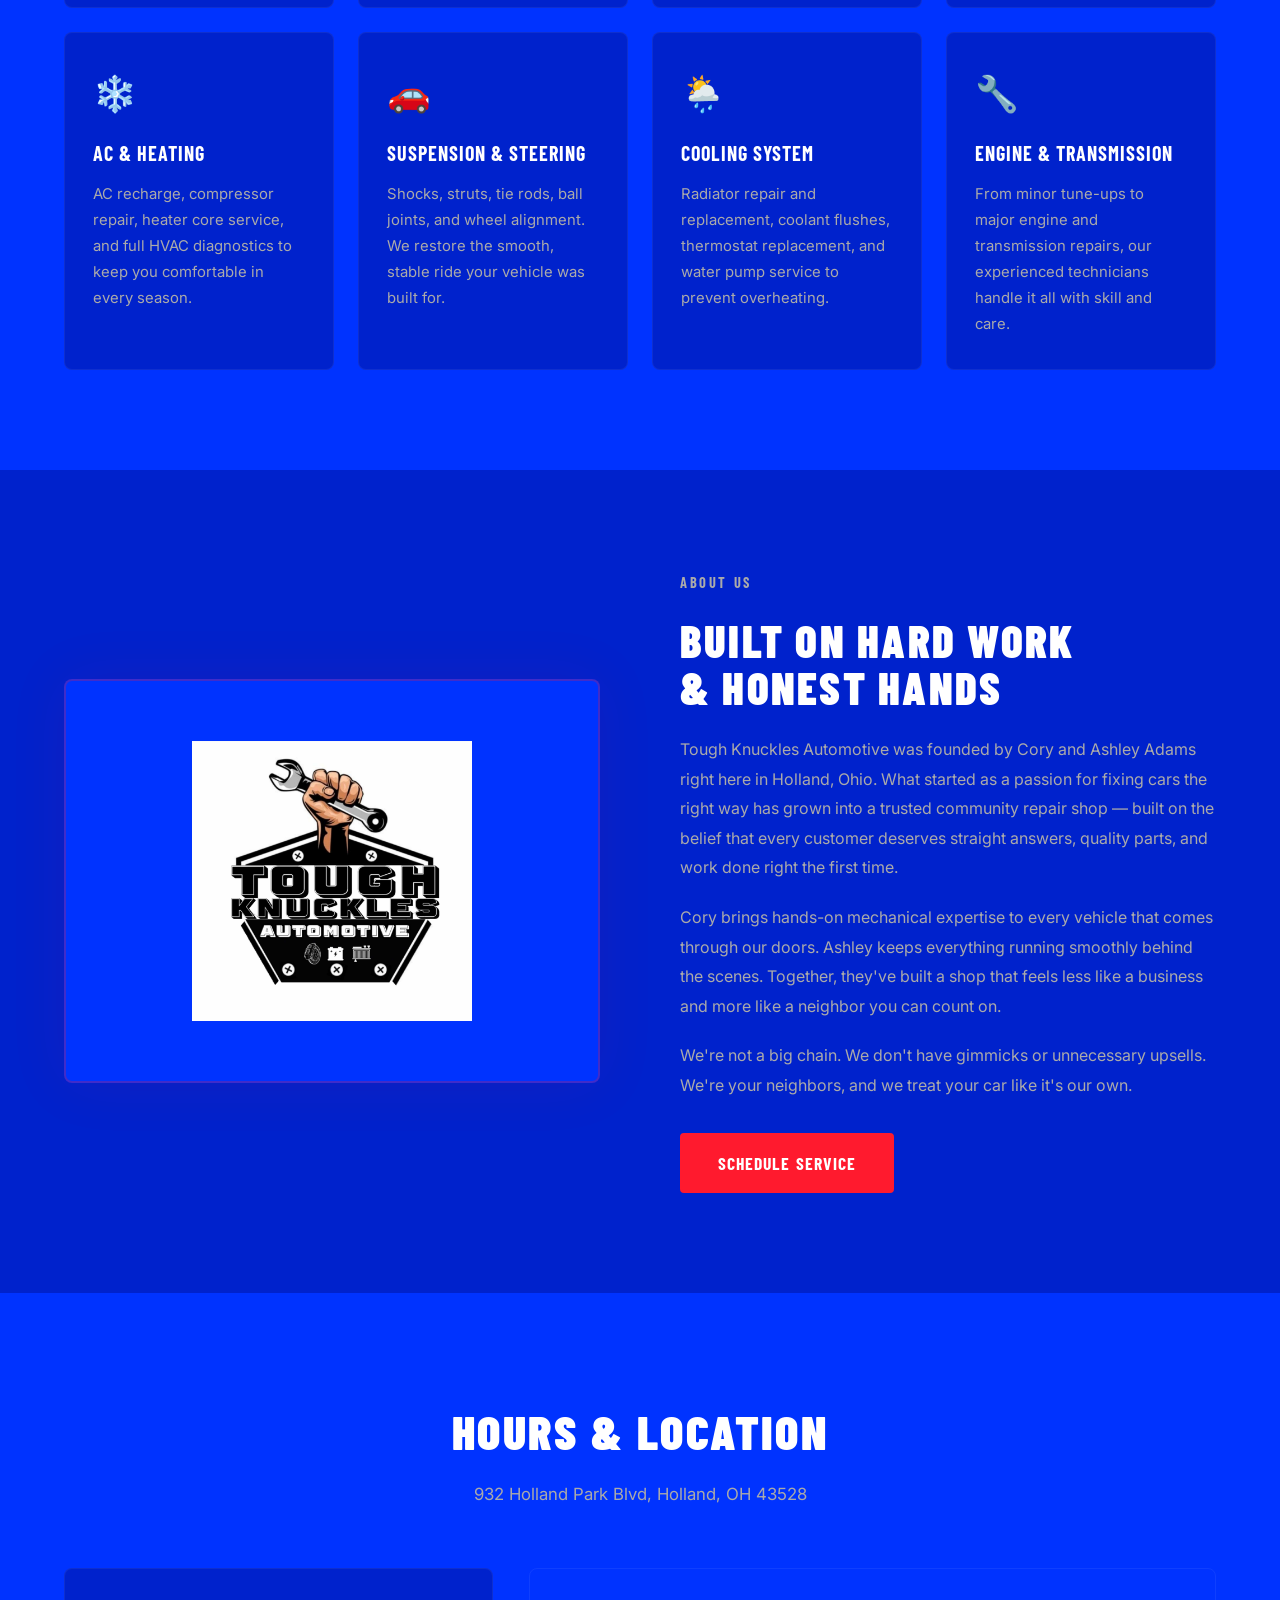
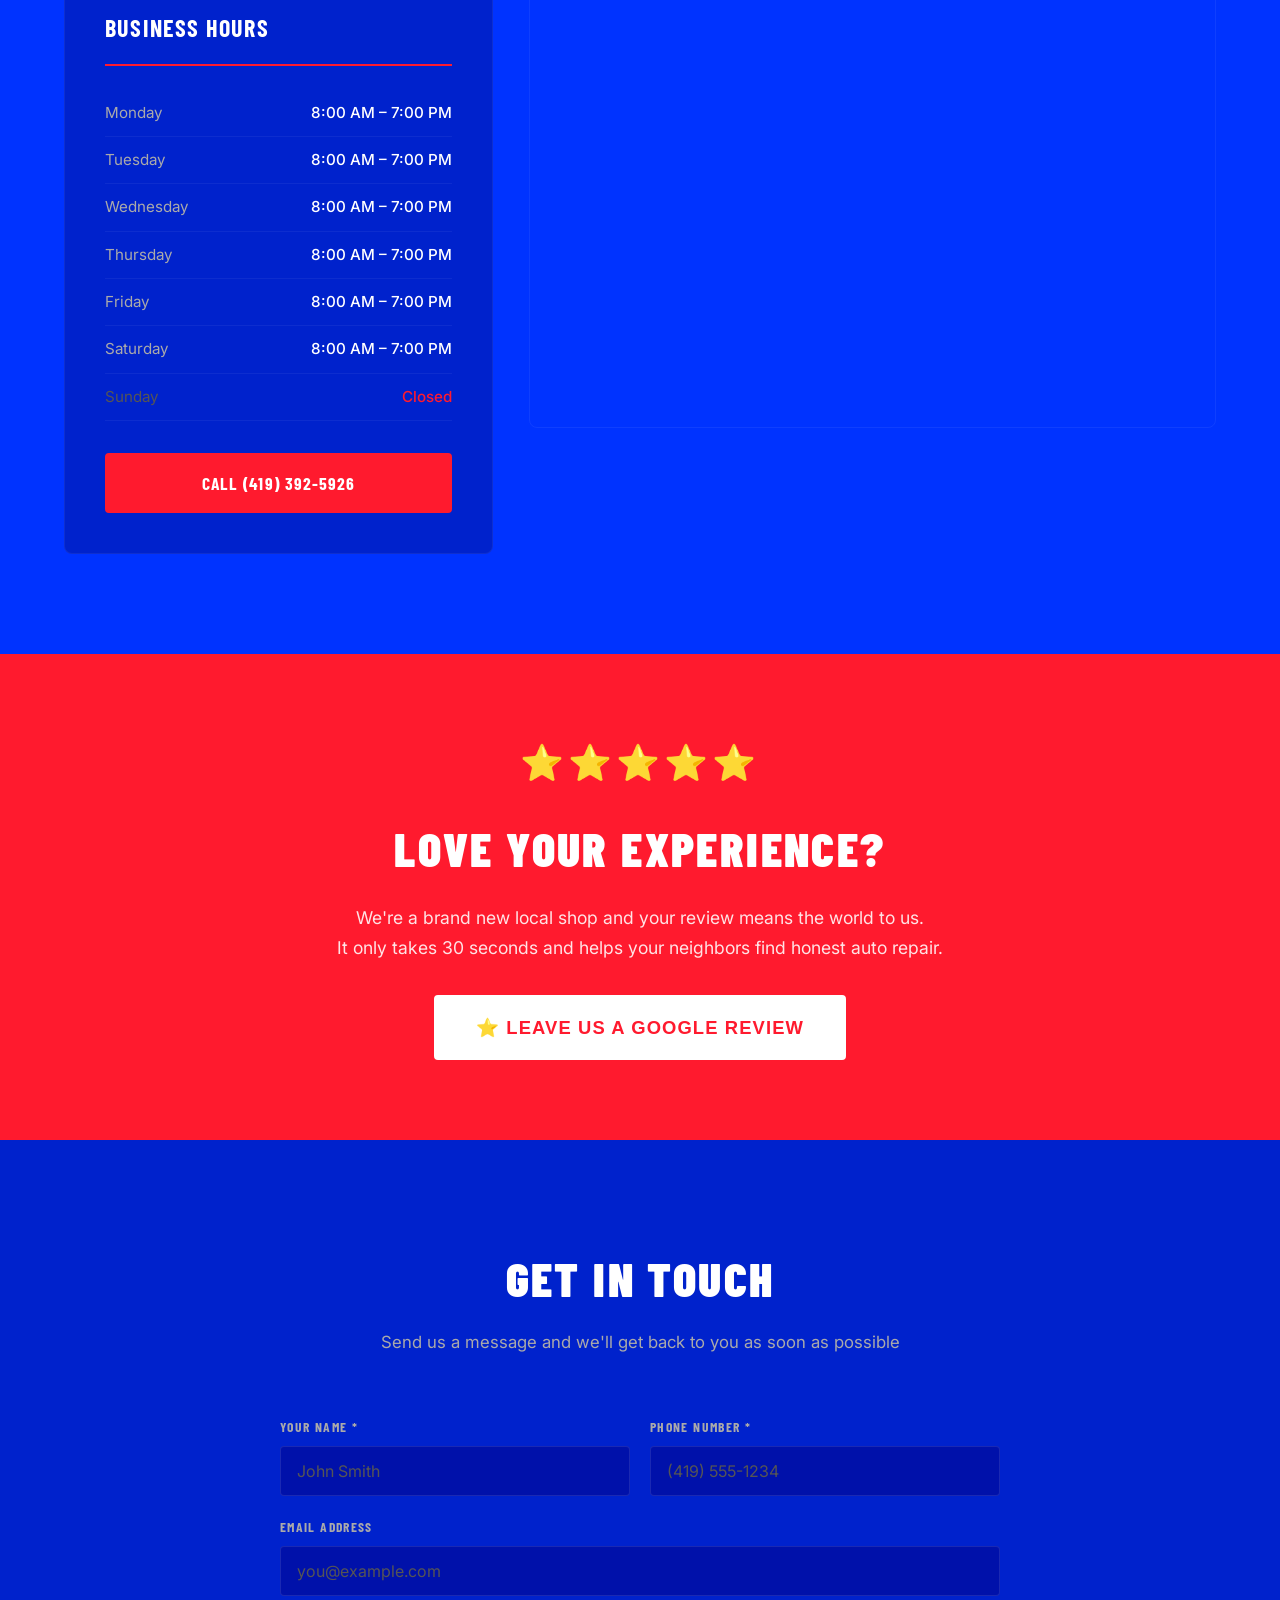
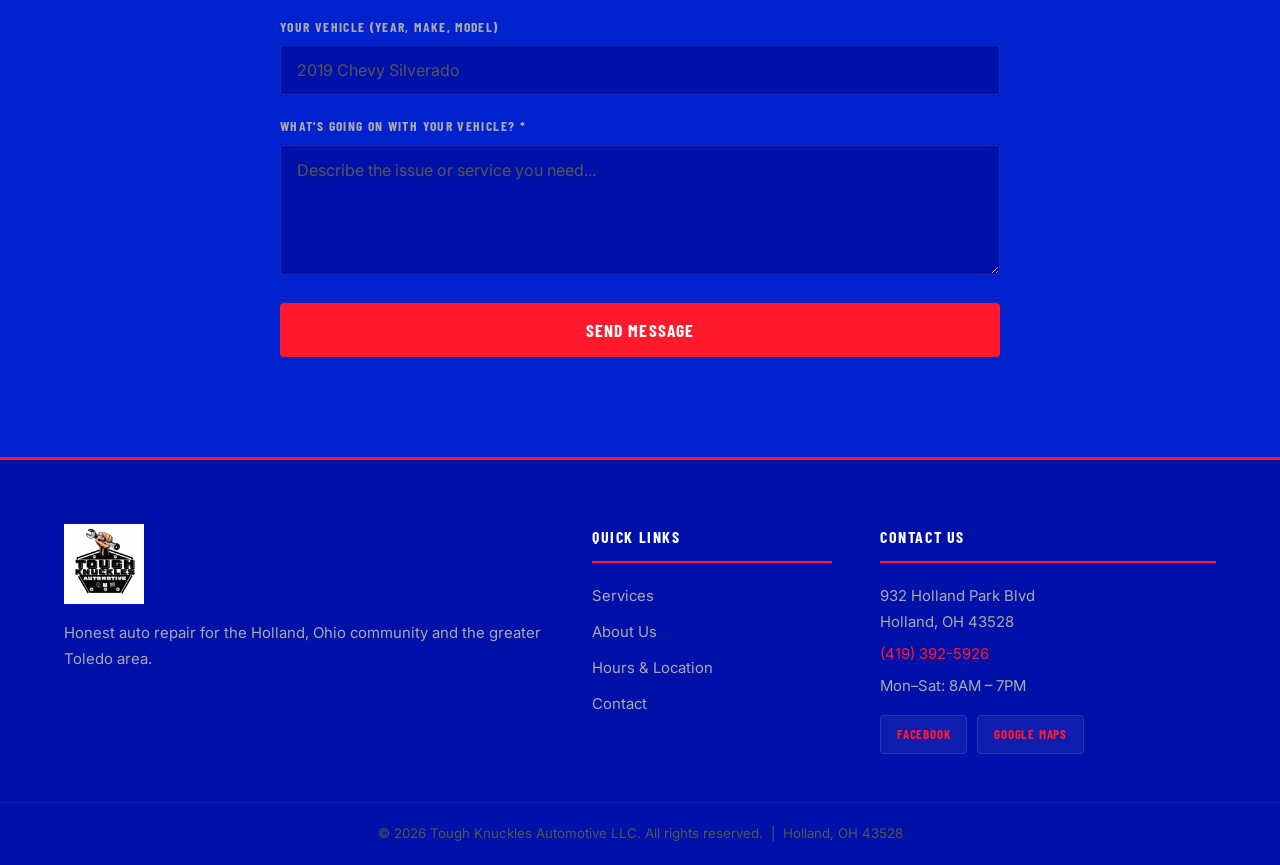
==== commit 3f4df591: "Add Google review call-to-action section" ====
--- a/index.html
+++ b/index.html
@@ -321,6 +321,23 @@
 
 
     <!-- ===================================================
+         REVIEW CALL-TO-ACTION SECTION
+    =================================================== -->
+    <section class="review-cta">
+        <div class="review-cta-content">
+            <div class="review-stars">&#11088;&#11088;&#11088;&#11088;&#11088;</div>
+            <h2>Love Your Experience?</h2>
+            <p>We're a brand new local shop and your review means the world to us.<br>
+            It only takes 30 seconds and helps your neighbors find honest auto repair.</p>
+            <a href="https://www.google.com/maps/place/Tough+Knuckles+Automotive/@41.6238166,-83.7016471,17z"
+               target="_blank" rel="noopener noreferrer" class="btn btn-white">
+                &#11088; Leave Us a Google Review
+            </a>
+        </div>
+    </section>
+
+
+    <!-- ===================================================
          CONTACT FORM SECTION
          Powered by Netlify Forms — no backend needed
     =================================================== -->
--- a/style.css
+++ b/style.css
@@ -4,11 +4,11 @@
 
 /* ===== CSS VARIABLES (colors, fonts, spacing) ===== */
 :root {
-    --black:      #0D0D0D;
-    --dark:       #1A1A1A;
-    --dark-2:     #242424;
-    --red:        #C8102E;
-    --red-dark:   #A00D25;
+    --black:      #0033FF;
+    --dark:       #0022CC;
+    --dark-2:     #0011AA;
+    --red:        #FF1A2E;
+    --red-dark:   #CC1525;
     --white:      #FFFFFF;
     --gray:       #AAAAAA;
     --font-head:  'Barlow Condensed', sans-serif;
@@ -53,7 +53,7 @@
     background: var(--red-dark);
     border-color: var(--red-dark);
     transform: translateY(-2px);
-    box-shadow: 0 6px 24px rgba(200, 16, 46, 0.45);
+    box-shadow: 0 6px 24px rgba(255, 26, 46, 0.45);
 }
 .btn-outline {
     background: transparent;
@@ -107,7 +107,7 @@
     position: fixed;
     top: 0; left: 0; right: 0;
     z-index: 1000;
-    background: rgba(13, 13, 13, 0.96);
+    background: rgba(0, 17, 170, 0.97);
     backdrop-filter: blur(10px);
     border-bottom: 1px solid rgba(255,255,255,0.07);
     transition: box-shadow 0.3s ease;
@@ -208,9 +208,9 @@
     background-color: var(--black);
     /* Subtle grid texture */
     background-image:
-        linear-gradient(135deg, rgba(200,16,46,0.07) 0%, transparent 55%),
-        repeating-linear-gradient(0deg, transparent, transparent 79px, rgba(255,255,255,0.025) 79px, rgba(255,255,255,0.025) 80px),
-        repeating-linear-gradient(90deg, transparent, transparent 79px, rgba(255,255,255,0.025) 79px, rgba(255,255,255,0.025) 80px);
+        linear-gradient(135deg, rgba(255,26,46,0.07) 0%, transparent 55%),
+        repeating-linear-gradient(0deg, transparent, transparent 79px, rgba(255,255,255,0.04) 79px, rgba(255,255,255,0.04) 80px),
+        repeating-linear-gradient(90deg, transparent, transparent 79px, rgba(255,255,255,0.04) 79px, rgba(255,255,255,0.04) 80px);
     overflow: hidden;
 }
 /* Red accent line at bottom of hero */
@@ -326,7 +326,7 @@
     transform-origin: left;
     transition: transform 0.3s ease;
 }
-.service-card:hover { transform: translateY(-5px); border-color: rgba(200,16,46,0.3); box-shadow: var(--shadow); }
+.service-card:hover { transform: translateY(-5px); border-color: rgba(255,26,46,0.3); box-shadow: var(--shadow); }
 .service-card:hover::before { transform: scaleX(1); }
 
 .service-icon { font-size: 2.2rem; margin-bottom: 16px; }
@@ -359,8 +359,8 @@
     display: flex;
     align-items: center;
     justify-content: center;
-    border: 2px solid rgba(200,16,46,0.25);
-    box-shadow: 0 0 60px rgba(200,16,46,0.08);
+    border: 2px solid rgba(255,26,46,0.25);
+    box-shadow: 0 0 60px rgba(255,26,46,0.08);
 }
 .about-logo { max-width: 280px; width: 100%; }
 
@@ -420,6 +420,61 @@
     border: 1px solid rgba(255,255,255,0.06);
 }
 .map-card iframe { display: block; }
+
+
+/* ===================================================
+   REVIEW CALL-TO-ACTION
+=================================================== */
+.review-cta {
+    background: var(--red);
+    padding: 80px 24px;
+    text-align: center;
+}
+.review-cta-content {
+    max-width: 680px;
+    margin: 0 auto;
+}
+.review-stars {
+    font-size: 2.2rem;
+    margin-bottom: 20px;
+    letter-spacing: 4px;
+}
+.review-cta h2 {
+    font-family: var(--font-head);
+    font-size: clamp(2rem, 4vw, 3rem);
+    font-weight: 900;
+    text-transform: uppercase;
+    letter-spacing: 0.05em;
+    color: var(--white);
+    margin-bottom: 16px;
+}
+.review-cta p {
+    color: rgba(255,255,255,0.88);
+    font-size: 1.1rem;
+    line-height: 1.7;
+    margin-bottom: 32px;
+}
+.btn-white {
+    display: inline-block;
+    padding: 16px 40px;
+    background: var(--white);
+    color: var(--red);
+    font-family: var(--font-head);
+    font-size: 1.15rem;
+    font-weight: 800;
+    letter-spacing: 0.06em;
+    text-transform: uppercase;
+    border-radius: 4px;
+    border: 2px solid var(--white);
+    transition: var(--ease);
+    text-decoration: none;
+}
+.btn-white:hover {
+    background: transparent;
+    color: var(--white);
+    transform: translateY(-2px);
+    box-shadow: 0 6px 24px rgba(0,0,0,0.2);
+}
 
 
 /* ===================================================
@@ -460,7 +515,7 @@
 .form-group textarea:focus {
     outline: none;
     border-color: var(--red);
-    box-shadow: 0 0 0 3px rgba(200,16,46,0.18);
+    box-shadow: 0 0 0 3px rgba(255,26,46,0.18);
 }
 .form-group textarea { resize: vertical; }
 
